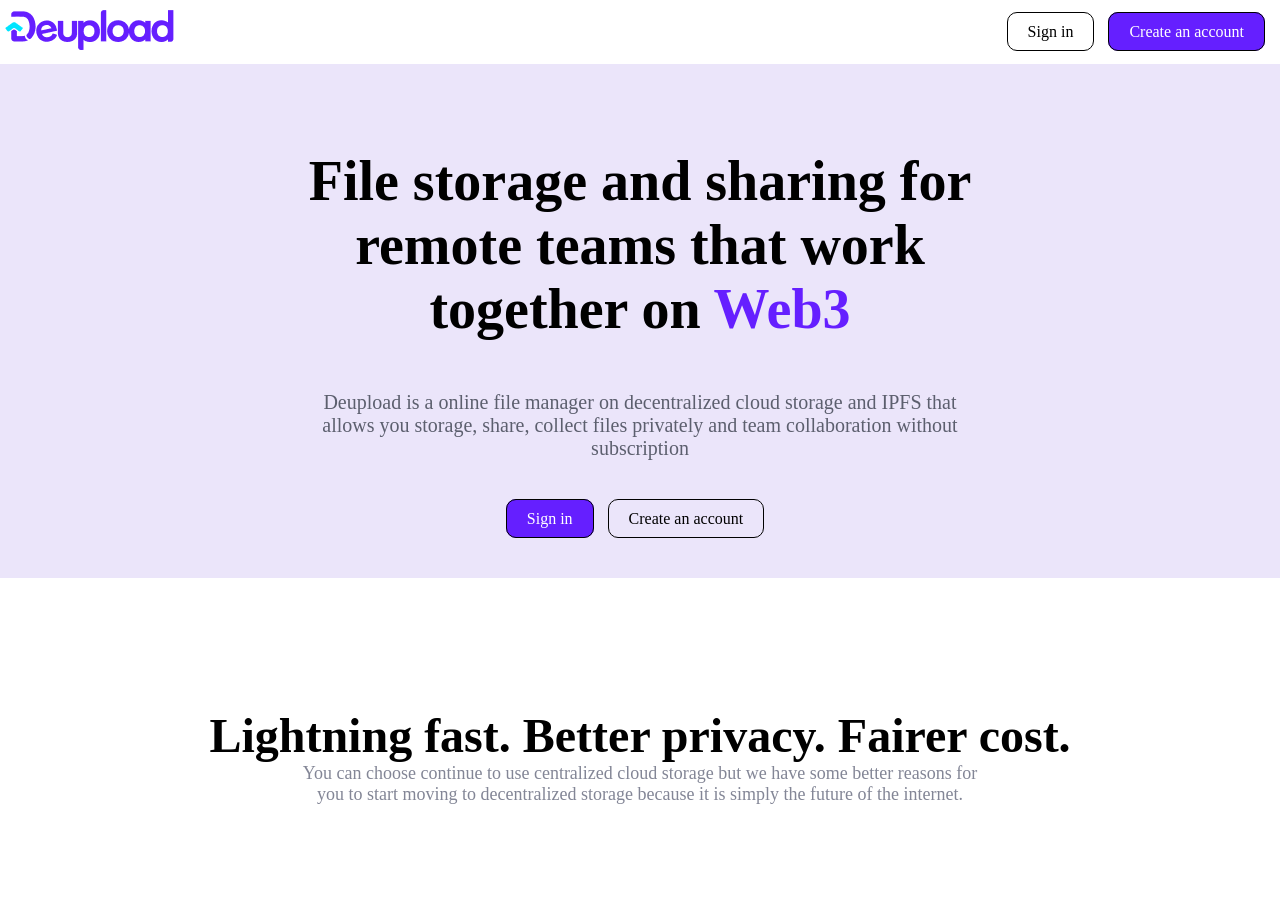
==== Class work 5/index.html @ 2ba3bc19 "first commit" ====
<!doctype html>
<html lang="en">
  <head>
    <meta charset="UTF-8" />
    <meta name="viewport" content="width=device-width, initial-scale=1.0" />
    <link rel="stylesheet" href="styles.css" />
    <title>Document</title>
  </head>
  <body>
    <section class="nav">
      <div class="navwrap">
        <div class="logo">
          <img src="./images/logo-color 1.png" />
        </div>
        <div>
          <a href="#" class="secondary">Sign in</a>
          <a href="#" class="Primary">Create an account</a>
        </div> 
      </div>
    </section>
    <section class="baner">
        <div class="banerwrap">
            <h2>
            <span >File storage and sharing for</span>
            <span class="line-break">remote teams that work </span>
            <span class="line-break">together on <span class="web">Web3</span></span>  
            </h2>

             <p>
                <span>Deupload is a online file manager on decentralized cloud storage and IPFS that </span>
                <span class="line-break">allows you storage, share, collect files privately and team collaboration without </span>
                <span class="line-break">subscription</span>
             </p>

             <div >
                <a href="#" class="Primary">Sign in</a>
               <a href="#" class="secondary">Create an account</a>
             </div>
        </div>
    </section>
    <!-- <section class="baner-sec">
        <div class="container">
           <div class="pic"></div>
        </div>
    </section> -->
    <section class="lightning">
        <div class="container">
            <div class="lightningwrapper">
                <h2>Lightning fast. Better privacy. Fairer cost.</h2>
                <p>
                    <span>You can choose continue to use centralized cloud storage but we have some better reasons for</span>
                      <span class="line-break"> you to start moving to decentralized storage because it is simply the future of the internet.</span>
                </p>
            </div>
        </div>
    </section>
    
  </body>
</html>
---- Class work 5/styles.css ----
*{
    margin: 0;
    padding: 0;
    box-sizing: border-box;
}
.container{
    max-width: 1127px;
    margin: 0 auto;
    padding: 0 auto;

}



.secondary{
text-decoration: none;
    color: black;
    border: 1px solid black;
    padding: 10px 20px;
    border-radius: 5px;
    margin-right: 10px;
    font-weight: 500;
    border-radius: 10px;
}

.Primary{
     color: white;
     text-decoration: none;
    border: 1px solid black;
    padding: 10px 20px;
    border-radius: 5px;
    margin-right: 10px;
    font-weight: 500;
    border-radius: 10px; 
    background-color: #651FFF;
}

.navwrap{
    padding: 10px 5px;
    display: flex;
    justify-content: space-between;
    align-items: center;
   
}

.line-break {
  display: block;
}

.web{
    color: #651FFF;
}
.banerwrap{
    width: auto;
    height: auto;
    text-align: center;
    background-color: #EBE5FA;
}
.banerwrap > div{
padding-bottom: 50px;
}
.banerwrap h2{
    padding-top: 85px;
    font-size: 56px;
}

.banerwrap p{
  font-size: 20px;
  padding: 50px 0px;
  color: #5C5F6E;
}

.lightningwrapper{
    text-align: center;
    margin-top: 130px;
}

.lightningwrapper h2{
    font-size: 48px;
}

.lightningwrapper p{
    font-size: 18px;
    color: #838696;
}
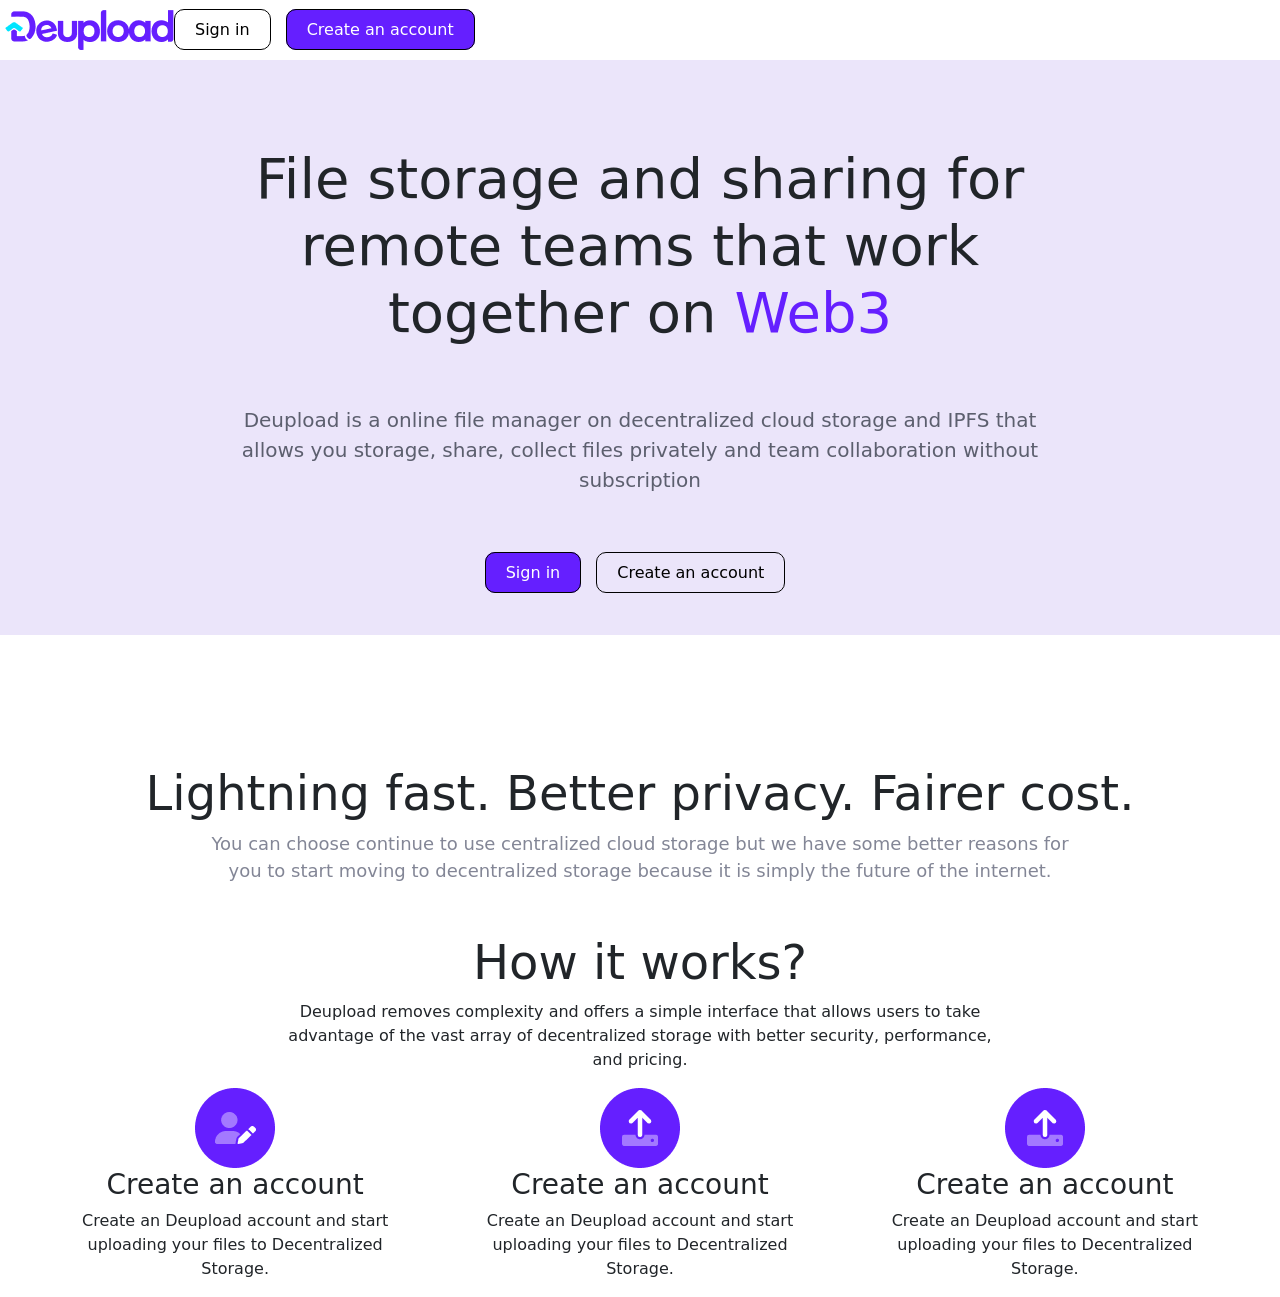
==== commit 7379e93d: "work section completed" ====
--- a/Class work 5/index.html
+++ b/Class work 5/index.html
@@ -4,6 +4,7 @@
     <meta charset="UTF-8" />
     <meta name="viewport" content="width=device-width, initial-scale=1.0" />
     <link rel="stylesheet" href="styles.css" />
+    <link href="https://cdn.jsdelivr.net/npm/bootstrap@5.3.8/dist/css/bootstrap.min.css" rel="stylesheet" integrity="sha384-sRIl4kxILFvY47J16cr9ZwB07vP4J8+LH7qKQnuqkuIAvNWLzeN8tE5YBujZqJLB" crossorigin="anonymous">
     <title>Document</title>
   </head>
   <body>
@@ -54,6 +55,59 @@
             </div>
         </div>
     </section>
-    
+   <section class="works">
+<div class="container">
+<div class="work-heading  text-center">
+  <h2>How it works?</h2>
+  <p class="m-bt-5"><span class="d-lg-block">Deupload removes complexity and offers a simple interface that allows users to take</span>
+  <span class="d-lg-block">advantage of the vast array of decentralized storage with better security, performance,</span>
+<span class="d-lg-block">and pricing.</span>
+</p>
+</div>
+<div class="creat-wrapper d-lg-flex justify-content-lg-between ">
+  <div class="create-acount text-center ">
+   <div>
+    <img src="./images/Createacoount.png">
+   </div>
+   <div>
+    <h3>Create an account</h3>
+    <p>
+      <span class="d-lg-block d-md-block ">Create an Deupload account and start </span>
+      <span class="d-lg-block d-md-block ">uploading your files to Decentralized </span>
+      <span class="d-lg-block d-md-block ">Storage. </span>
+    </p>
+   </div>
+  </div>
+
+   <div class="create-acount text-center ">
+   <div>
+    <img src="./images/upload.png">
+   </div>
+   <div>
+    <h3>Create an account</h3>
+    <p>
+    <span class="d-lg-block d-md-block ">Create an Deupload account and start </span>
+      <span class="d-lg-block d-md-block ">uploading your files to Decentralized </span>
+      <span class="d-lg-block d-md-block ">Storage. </span>
+    </p>
+   </div>
+  </div>
+
+  <div class="create-acount text-center ">
+   <div>
+    <img src="./images/upload.png">
+   </div>
+   <div>
+    <h3>Create an account</h3>
+    <p>
+      <span class="d-lg-block d-md-block ">Create an Deupload account and start </span>
+      <span class="d-lg-block d-md-block ">uploading your files to Decentralized </span>
+      <span class="d-lg-block d-md-block ">Storage. </span>
+    </p>
+   </div>
+  </div>
+</div>
+</div>
+    </section>
   </body>
 </html>
--- a/Class work 5/styles.css
+++ b/Class work 5/styles.css
@@ -83,3 +83,13 @@
     font-size: 18px;
     color: #838696;
 }
+
+.lightning{
+    margin-bottom: 50px;
+}
+
+
+
+.works h2{
+    font-size: 48px;
+}
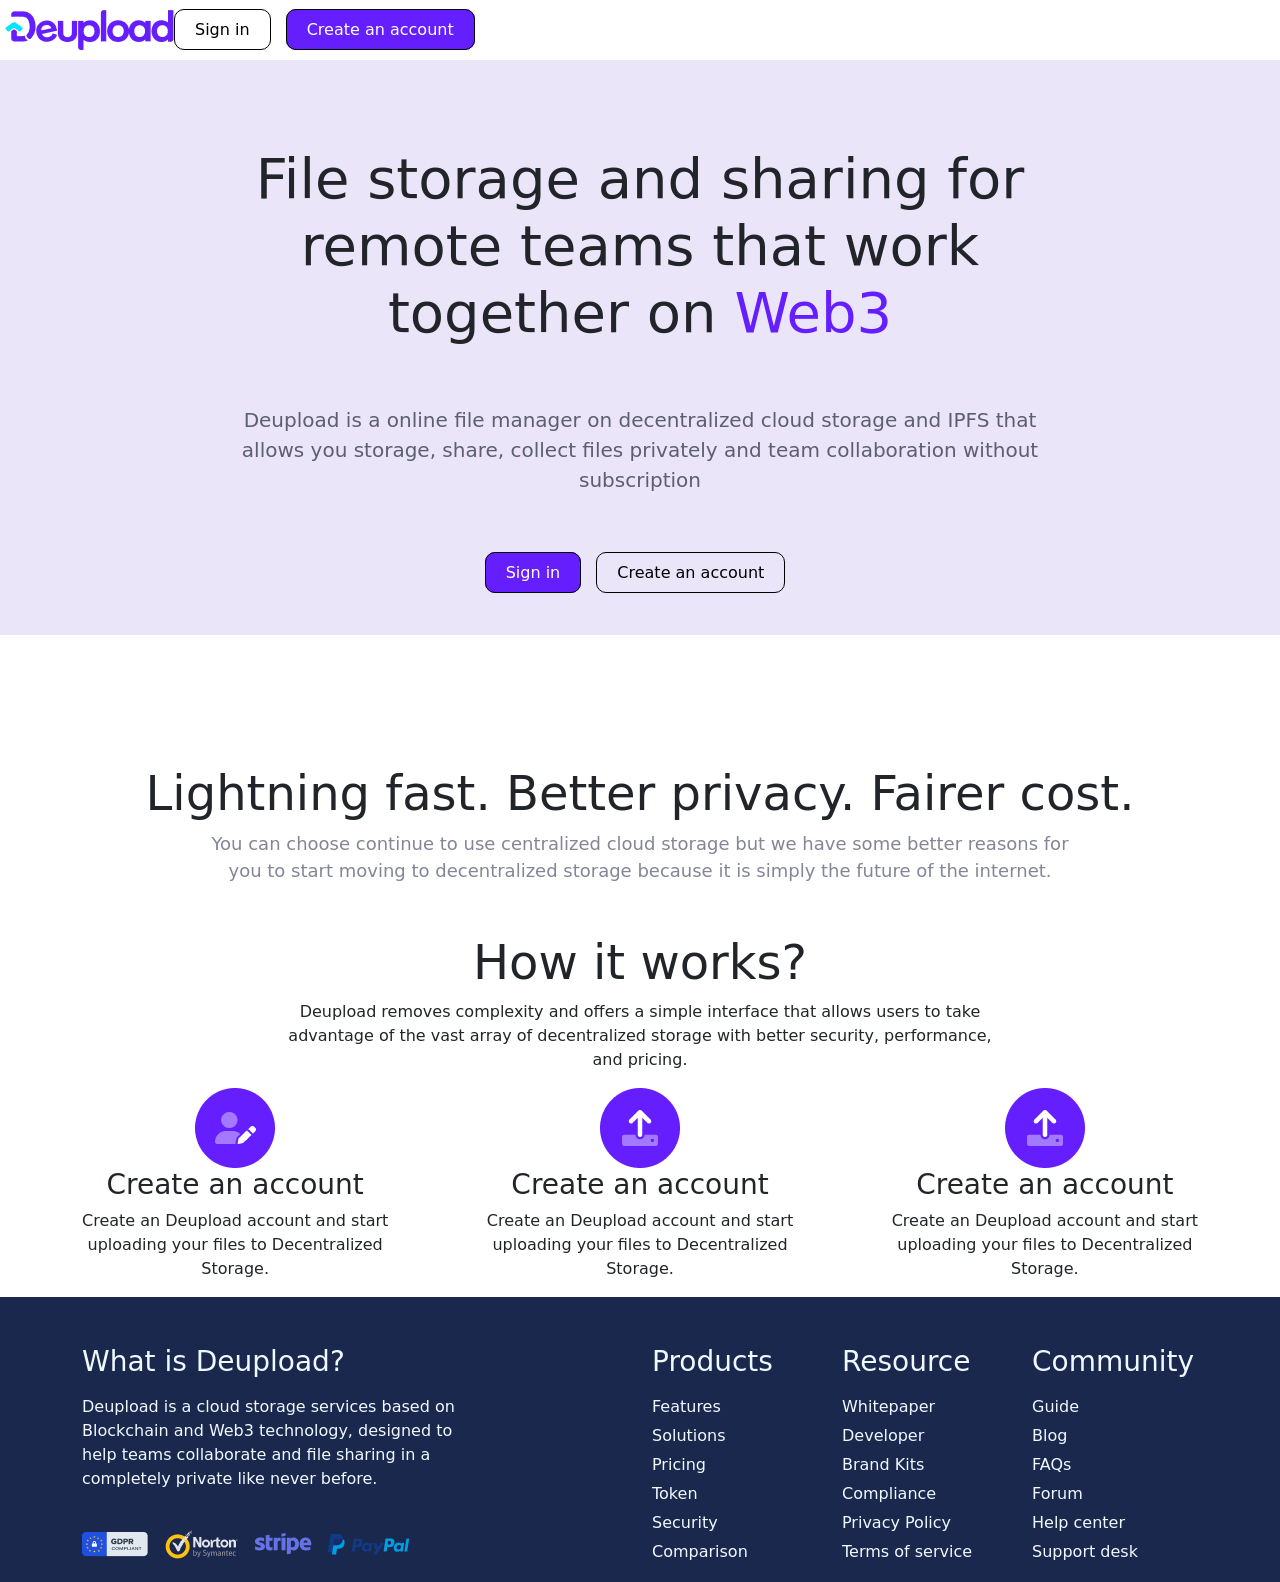
==== commit 9a13a3eb: "Footer Completed" ====
--- a/Class work 5/index.html
+++ b/Class work 5/index.html
@@ -4,7 +4,12 @@
     <meta charset="UTF-8" />
     <meta name="viewport" content="width=device-width, initial-scale=1.0" />
     <link rel="stylesheet" href="styles.css" />
-    <link href="https://cdn.jsdelivr.net/npm/bootstrap@5.3.8/dist/css/bootstrap.min.css" rel="stylesheet" integrity="sha384-sRIl4kxILFvY47J16cr9ZwB07vP4J8+LH7qKQnuqkuIAvNWLzeN8tE5YBujZqJLB" crossorigin="anonymous">
+    <link
+      href="https://cdn.jsdelivr.net/npm/bootstrap@5.3.8/dist/css/bootstrap.min.css"
+      rel="stylesheet"
+      integrity="sha384-sRIl4kxILFvY47J16cr9ZwB07vP4J8+LH7qKQnuqkuIAvNWLzeN8tE5YBujZqJLB"
+      crossorigin="anonymous"
+    />
     <title>Document</title>
   </head>
   <body>
@@ -16,28 +21,36 @@
         <div>
           <a href="#" class="secondary">Sign in</a>
           <a href="#" class="Primary">Create an account</a>
-        </div> 
+        </div>
       </div>
     </section>
     <section class="baner">
-        <div class="banerwrap">
-            <h2>
-            <span >File storage and sharing for</span>
-            <span class="line-break">remote teams that work </span>
-            <span class="line-break">together on <span class="web">Web3</span></span>  
-            </h2>
-
-             <p>
-                <span>Deupload is a online file manager on decentralized cloud storage and IPFS that </span>
-                <span class="line-break">allows you storage, share, collect files privately and team collaboration without </span>
-                <span class="line-break">subscription</span>
-             </p>
-
-             <div >
-                <a href="#" class="Primary">Sign in</a>
-               <a href="#" class="secondary">Create an account</a>
-             </div>
-        </div>
+      <div class="banerwrap">
+        <h2>
+          <span>File storage and sharing for</span>
+          <span class="line-break">remote teams that work </span>
+          <span class="line-break"
+            >together on <span class="web">Web3</span></span
+          >
+        </h2>
+
+        <p>
+          <span
+            >Deupload is a online file manager on decentralized cloud storage
+            and IPFS that
+          </span>
+          <span class="line-break"
+            >allows you storage, share, collect files privately and team
+            collaboration without
+          </span>
+          <span class="line-break">subscription</span>
+        </p>
+
+        <div>
+          <a href="#" class="Primary">Sign in</a>
+          <a href="#" class="secondary">Create an account</a>
+        </div>
+      </div>
     </section>
     <!-- <section class="baner-sec">
         <div class="container">
@@ -45,69 +58,152 @@
         </div>
     </section> -->
     <section class="lightning">
-        <div class="container">
-            <div class="lightningwrapper">
-                <h2>Lightning fast. Better privacy. Fairer cost.</h2>
+      <div class="container">
+        <div class="lightningwrapper">
+          <h2>Lightning fast. Better privacy. Fairer cost.</h2>
+          <p>
+            <span
+              >You can choose continue to use centralized cloud storage but we
+              have some better reasons for</span
+            >
+            <span class="line-break">
+              you to start moving to decentralized storage because it is simply
+              the future of the internet.</span
+            >
+          </p>
+        </div>
+      </div>
+    </section>
+    <section class="works">
+      <div class="container">
+        <div class="work-heading text-center">
+          <h2>How it works?</h2>
+          <p class="m-bt-5">
+            <span class="d-lg-block"
+              >Deupload removes complexity and offers a simple interface that
+              allows users to take</span
+            >
+            <span class="d-lg-block"
+              >advantage of the vast array of decentralized storage with better
+              security, performance,</span
+            >
+            <span class="d-lg-block">and pricing.</span>
+          </p>
+        </div>
+        <div class="creat-wrapper d-lg-flex justify-content-lg-between">
+          <div class="create-acount text-center">
+            <div>
+              <img src="./images/Createacoount.png" />
+            </div>
+            <div>
+              <h3>Create an account</h3>
+              <p>
+                <span class="d-lg-block d-md-block"
+                  >Create an Deupload account and start
+                </span>
+                <span class="d-lg-block d-md-block"
+                  >uploading your files to Decentralized
+                </span>
+                <span class="d-lg-block d-md-block">Storage. </span>
+              </p>
+            </div>
+          </div>
+
+          <div class="create-acount text-center">
+            <div>
+              <img src="./images/upload.png" />
+            </div>
+            <div>
+              <h3>Create an account</h3>
+              <p>
+                <span class="d-lg-block d-md-block"
+                  >Create an Deupload account and start
+                </span>
+                <span class="d-lg-block d-md-block"
+                  >uploading your files to Decentralized
+                </span>
+                <span class="d-lg-block d-md-block">Storage. </span>
+              </p>
+            </div>
+          </div>
+
+          <div class="create-acount text-center">
+            <div>
+              <img src="./images/upload.png" />
+            </div>
+            <div>
+              <h3>Create an account</h3>
+              <p>
+                <span class="d-lg-block d-md-block"
+                  >Create an Deupload account and start
+                </span>
+                <span class="d-lg-block d-md-block"
+                  >uploading your files to Decentralized
+                </span>
+                <span class="d-lg-block d-md-block">Storage. </span>
+              </p>
+            </div>
+          </div>
+        </div>
+      </div>
+    </section>
+    <section class="footer">
+      <div class="container">
+        <div class="footwrapper">
+          <div class="upload">
+            <div class="row">
+              <div class="col-lg-6">
+                <h3 class="mb-lg-3 mt-lg-5">What is Deupload?</h3>
                 <p>
-                    <span>You can choose continue to use centralized cloud storage but we have some better reasons for</span>
-                      <span class="line-break"> you to start moving to decentralized storage because it is simply the future of the internet.</span>
+                  <span class="d-lg-block d-md-block">Deupload is a cloud storage services based on</span>
+                  <span class="d-lg-block d-md-block">Blockchain and Web3 technology, designed to</span>
+                  <span class="d-lg-block d-md-block">help teams collaborate and file sharing in a </span>
+                  <span class="d-lg-block d-md-block">completely private like never before.</span>
                 </p>
-            </div>
-        </div>
-    </section>
-   <section class="works">
-<div class="container">
-<div class="work-heading  text-center">
-  <h2>How it works?</h2>
-  <p class="m-bt-5"><span class="d-lg-block">Deupload removes complexity and offers a simple interface that allows users to take</span>
-  <span class="d-lg-block">advantage of the vast array of decentralized storage with better security, performance,</span>
-<span class="d-lg-block">and pricing.</span>
-</p>
-</div>
-<div class="creat-wrapper d-lg-flex justify-content-lg-between ">
-  <div class="create-acount text-center ">
-   <div>
-    <img src="./images/Createacoount.png">
-   </div>
-   <div>
-    <h3>Create an account</h3>
-    <p>
-      <span class="d-lg-block d-md-block ">Create an Deupload account and start </span>
-      <span class="d-lg-block d-md-block ">uploading your files to Decentralized </span>
-      <span class="d-lg-block d-md-block ">Storage. </span>
-    </p>
-   </div>
-  </div>
-
-   <div class="create-acount text-center ">
-   <div>
-    <img src="./images/upload.png">
-   </div>
-   <div>
-    <h3>Create an account</h3>
-    <p>
-    <span class="d-lg-block d-md-block ">Create an Deupload account and start </span>
-      <span class="d-lg-block d-md-block ">uploading your files to Decentralized </span>
-      <span class="d-lg-block d-md-block ">Storage. </span>
-    </p>
-   </div>
-  </div>
-
-  <div class="create-acount text-center ">
-   <div>
-    <img src="./images/upload.png">
-   </div>
-   <div>
-    <h3>Create an account</h3>
-    <p>
-      <span class="d-lg-block d-md-block ">Create an Deupload account and start </span>
-      <span class="d-lg-block d-md-block ">uploading your files to Decentralized </span>
-      <span class="d-lg-block d-md-block ">Storage. </span>
-    </p>
-   </div>
-  </div>
-</div>
-</div>
+                <div class="footerlogo d-flex gap-lg-3 align-items-center" >
+                  <img src="./images/GDPR compliant - GDPR Copy 5.png">
+                  <img src="./images/norton-by-symantec-vector-logo 1.png">
+                  <img src="./images/stripe-seeklogo.com 1.png">
+                  <img src="./images/pay.png">
+                </div>
+              </div>
+              <div class="col-lg-2">
+                    <h3 class="mb-lg-3 mt-lg-5">Products</h3>
+                    <ul>
+                      <li>Features</li>
+                      <li>Solutions</li>
+                      <li>Pricing</li>
+                      <li>Token</li>
+                      <li>Security</li>
+                      <li>Comparison</li>
+                    </ul>
+              </div>
+              <div class="col-lg-2">
+                    <h3 class="mb-lg-3 mt-lg-5">Resource</h3>
+                    <ul>
+                      <li>Whitepaper</li>
+                      <li>Developer</li>
+                      <li>Brand Kits</li>
+                      <li>Compliance</li>
+                      <li>Privacy Policy</li>
+                      <li>Terms of service</li>
+                    </ul>
+              </div>
+               <div class="col-lg-2">
+                    <h3 class="mb-lg-3 mt-lg-5">Community</h3>
+                    <ul>
+                      <li>Guide</li>
+                      <li>Blog</li>
+                      <li>FAQs</li>
+                      <li>Forum</li>
+                      <li>Help center</li>
+                      <li>Support desk</li>
+                    </ul>
+              </div>
+            </div>
+          </div>
+        </div>
+      </div>
     </section>
   </body>
 </html>
--- a/Class work 5/styles.css
+++ b/Class work 5/styles.css
@@ -92,4 +92,18 @@
 
 .works h2{
     font-size: 48px;
+}
+
+.footer{
+    background-color:#1A284E;
+    color: aliceblue;
+}
+
+
+.footer ul{
+list-style: none;
+padding: 0px;
+}
+.footer ul li{
+margin-bottom: 5px;
 }
